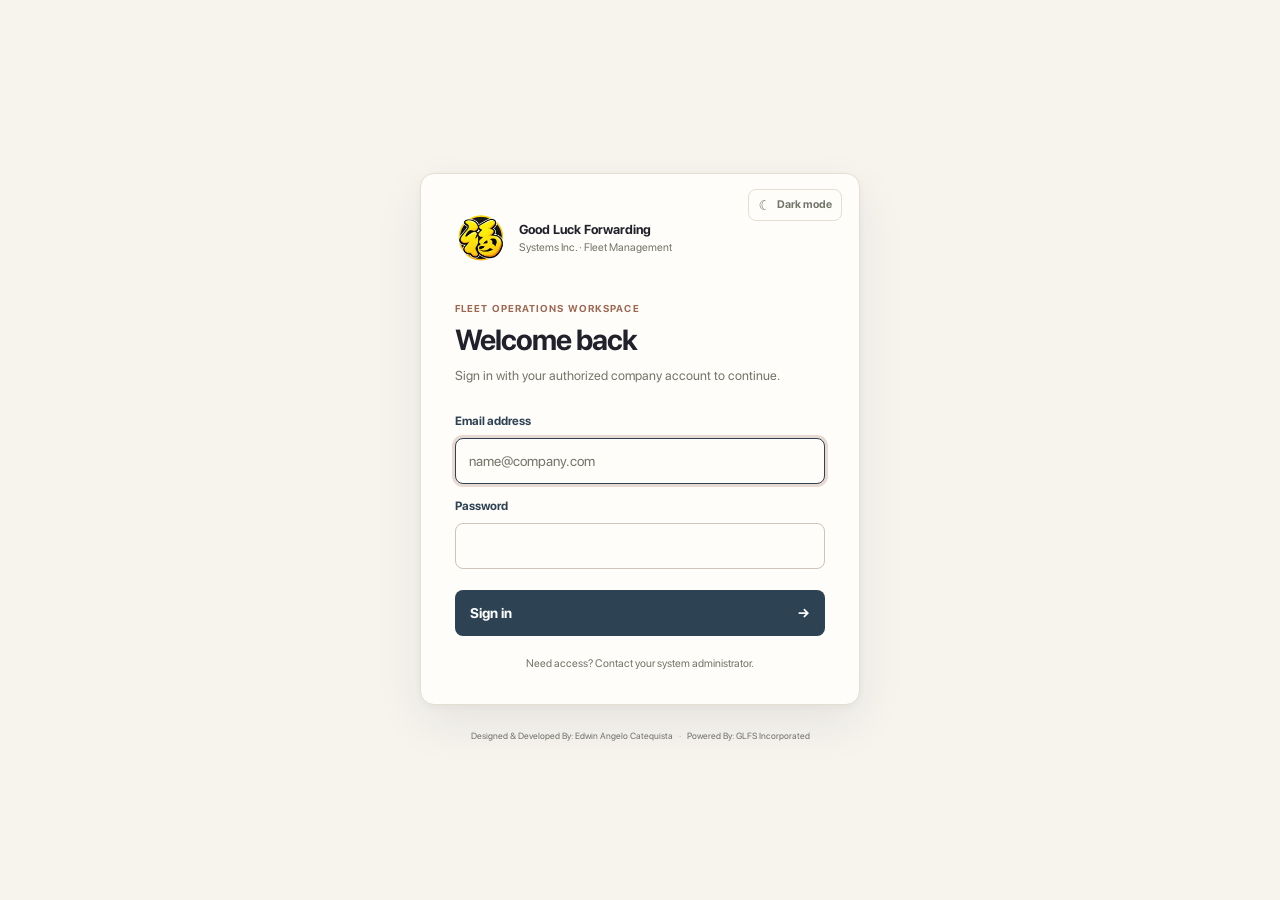
==== static/login.html @ 8455e343 "Add files via upload" ====
<!doctype html>
<html lang="en">
  <head>
    <meta charset="utf-8" />
    <meta name="viewport" content="width=device-width, initial-scale=1" />
    <meta
      name="description"
      content="Sign in to the Good Luck Forwarding Systems Inc. fleet management workspace."
    />
    <title>Sign in · Good Luck Forwarding Systems Inc.</title>
    <link rel="icon" type="image/png" href="/static/glfs-logo.png" />
    <script src="/static/theme.js"></script>
    <link rel="stylesheet" href="/static/tailwind.generated.css?v=tailwind-2" />
    <script src="/static/login.js" defer></script>
  </head>
  <body>
    <main class="login-layout grid min-h-screen place-content-center justify-items-center bg-fleet-canvas px-5 pt-8 pb-[18px]">
      <section class="login-card relative w-full max-w-[440px] rounded-[var(--radius-dialog)] border border-[var(--login-border)] bg-[var(--login-surface)] p-[38px_34px_34px] shadow-[var(--login-shadow)] max-[480px]:p-[27px_22px]" aria-labelledby="login-title">
        <a class="login-brand" href="/login" aria-label="Good Luck Forwarding Systems">
          <img class="login-brand-mark" src="/static/glfs-logo.png" alt="" />
          <span>
            <strong>Good Luck Forwarding</strong>
            <small>Systems Inc. · Fleet Management</small>
          </span>
        </a>
        <button class="login-theme-toggle" id="theme-toggle" type="button">
          <span class="theme-icon" aria-hidden="true">☾</span>
          <span class="theme-label">Dark mode</span>
        </button>
        <div class="login-heading mt-[38px] mb-6 max-[480px]:mt-[31px]">
          <p class="login-eyebrow">FLEET OPERATIONS WORKSPACE</p>
          <h1 id="login-title">Welcome back</h1>
          <p>Sign in with your authorized company account to continue.</p>
        </div>
        <p class="login-notice" id="inactivity-notice" role="status" hidden>
          You have been logged out due to inactivity.
        </p>
        <form id="login-form" class="grid gap-2.5">
          <label class="mt-1.5 text-xs font-semibold text-[var(--color-primary)]" for="email">Email address</label>
          <input
            class="min-h-[46px] w-full rounded-[var(--radius-control)] border border-[var(--login-input)] bg-[var(--login-surface)] px-[13px] text-[var(--login-ink)] focus:border-[var(--teal)] focus:outline-none focus:shadow-[var(--login-focus)]"
            id="email"
            name="email"
            type="email"
            autocomplete="username"
            placeholder="name@company.com"
            required
            autofocus
          />
          <label class="mt-1.5 text-xs font-semibold text-[var(--color-primary)]" for="password">Password</label>
          <input
            class="min-h-[46px] w-full rounded-[var(--radius-control)] border border-[var(--login-input)] bg-[var(--login-surface)] px-[13px] text-[var(--login-ink)] focus:border-[var(--teal)] focus:outline-none focus:shadow-[var(--login-focus)]"
            id="password"
            name="password"
            type="password"
            autocomplete="current-password"
            required
          />
          <p class="login-error" id="login-error" role="alert" hidden></p>
          <button class="login-submit mt-[11px] flex min-h-[46px] w-full items-center justify-between rounded-[var(--radius-control)] bg-[var(--color-primary)] px-[15px] font-semibold text-white transition duration-200 hover:-translate-y-px hover:bg-[var(--teal-strong)] active:translate-y-px disabled:cursor-wait disabled:opacity-[0.65]" id="login-submit" type="submit">
            Sign in <span aria-hidden="true">→</span>
          </button>
        </form>
        <p class="login-help">Need access? Contact your system administrator.</p>
      </section>
      <footer class="login-footer">
        Designed &amp; Developed By: Edwin Angelo Catequista
        <span aria-hidden="true">·</span> Powered By: GLFS Incorporated
      </footer>
    </main>
  </body>
</html>
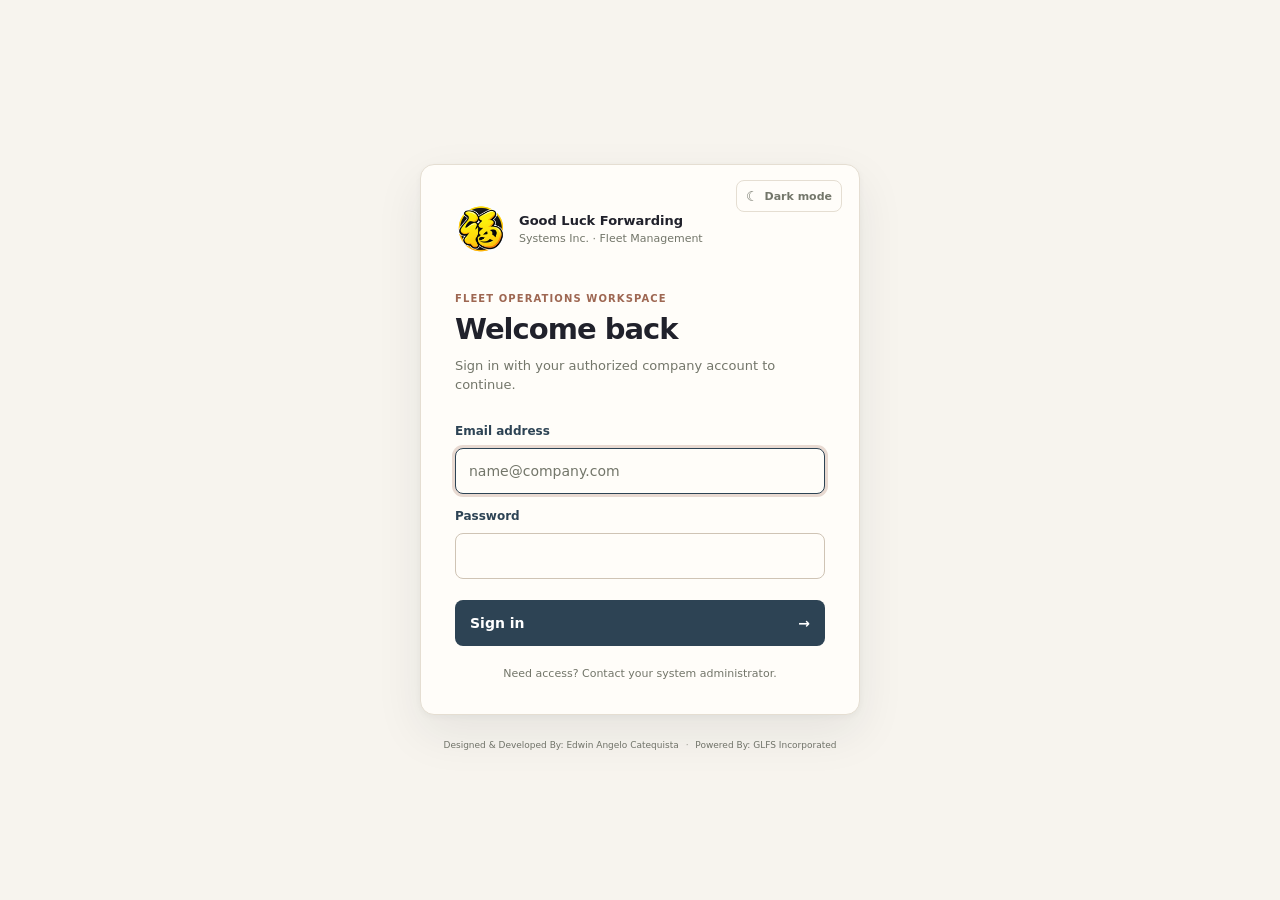
==== commit efd1bfdb: "Add files via upload" ====
--- a/static/login.html
+++ b/static/login.html
@@ -10,8 +10,8 @@
     <title>Sign in · Good Luck Forwarding Systems Inc.</title>
     <link rel="icon" type="image/png" href="/static/glfs-logo.png" />
     <script src="/static/theme.js"></script>
-    <link rel="stylesheet" href="/static/tailwind.generated.css?v=tailwind-2" />
-    <script src="/static/login.js" defer></script>
+    <link rel="stylesheet" href="/static/tailwind.generated.css?v=tailwind-3" />
+    <script src="/static/login.js?v=auth-session-1" defer></script>
   </head>
   <body>
     <main class="login-layout grid min-h-screen place-content-center justify-items-center bg-fleet-canvas px-5 pt-8 pb-[18px]">
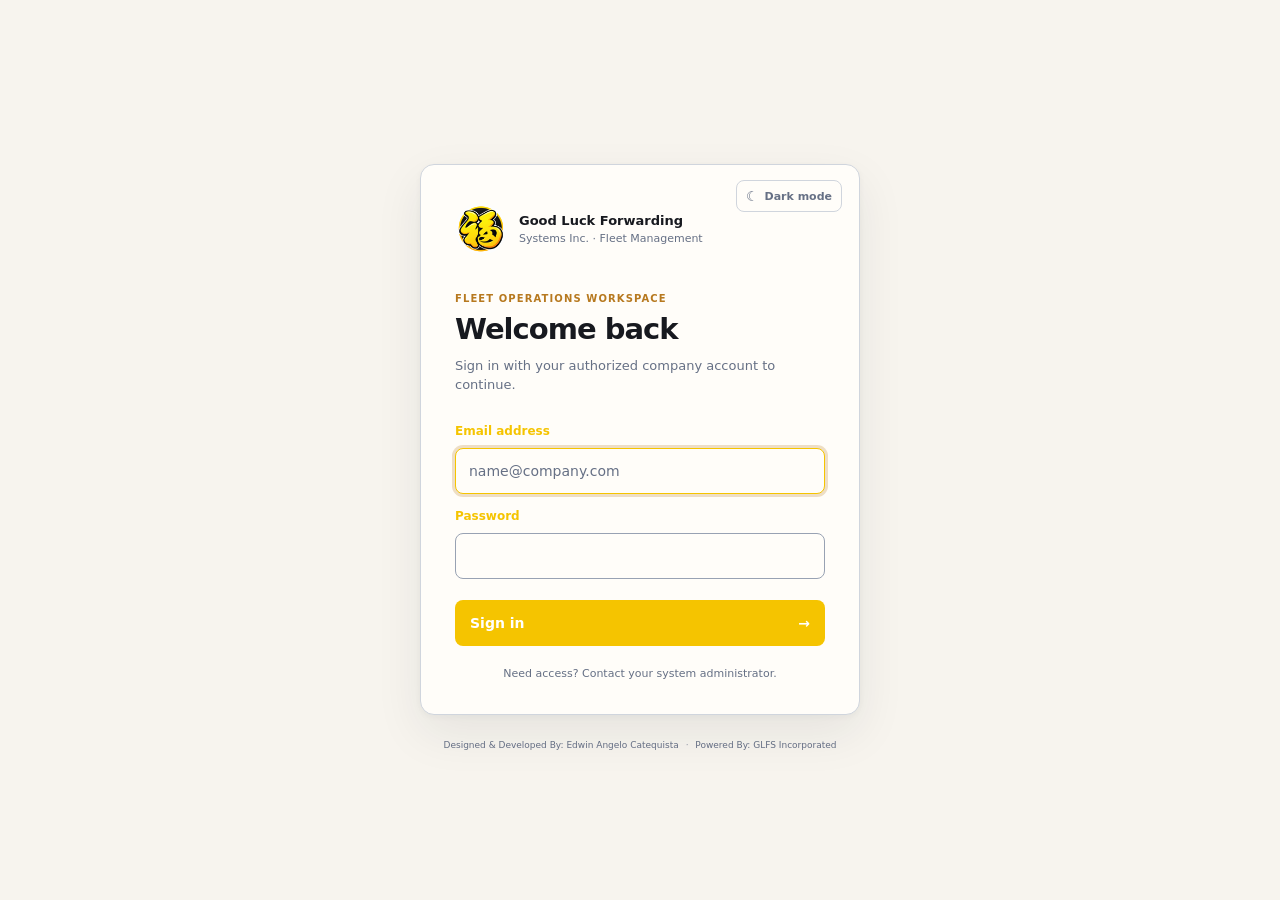
==== commit ac1ae02c: "Add files via upload" ====
--- a/static/login.html
+++ b/static/login.html
@@ -11,9 +11,17 @@
     <link rel="icon" type="image/png" href="/static/glfs-logo.png" />
     <script src="/static/theme.js"></script>
     <link rel="stylesheet" href="/static/tailwind.generated.css?v=tailwind-3" />
-    <script src="/static/login.js?v=auth-session-1" defer></script>
+    <script src="/static/login.js?v=auth-session-2" defer></script>
   </head>
   <body>
+    <div class="loading-screen" id="login-loading-screen" role="status" aria-live="polite" hidden>
+      <div class="loading-screen-content">
+        <img class="loading-screen-logo" src="/static/glfs-logo.png" alt="" />
+        <span class="loading-screen-spinner" aria-hidden="true"></span>
+        <strong>Logging in, please wait</strong>
+        <span class="loading-screen-message">Preparing your fleet workspace…</span>
+      </div>
+    </div>
     <main class="login-layout grid min-h-screen place-content-center justify-items-center bg-fleet-canvas px-5 pt-8 pb-[18px]">
       <section class="login-card relative w-full max-w-[440px] rounded-[var(--radius-dialog)] border border-[var(--login-border)] bg-[var(--login-surface)] p-[38px_34px_34px] shadow-[var(--login-shadow)] max-[480px]:p-[27px_22px]" aria-labelledby="login-title">
         <a class="login-brand" href="/login" aria-label="Good Luck Forwarding Systems">
